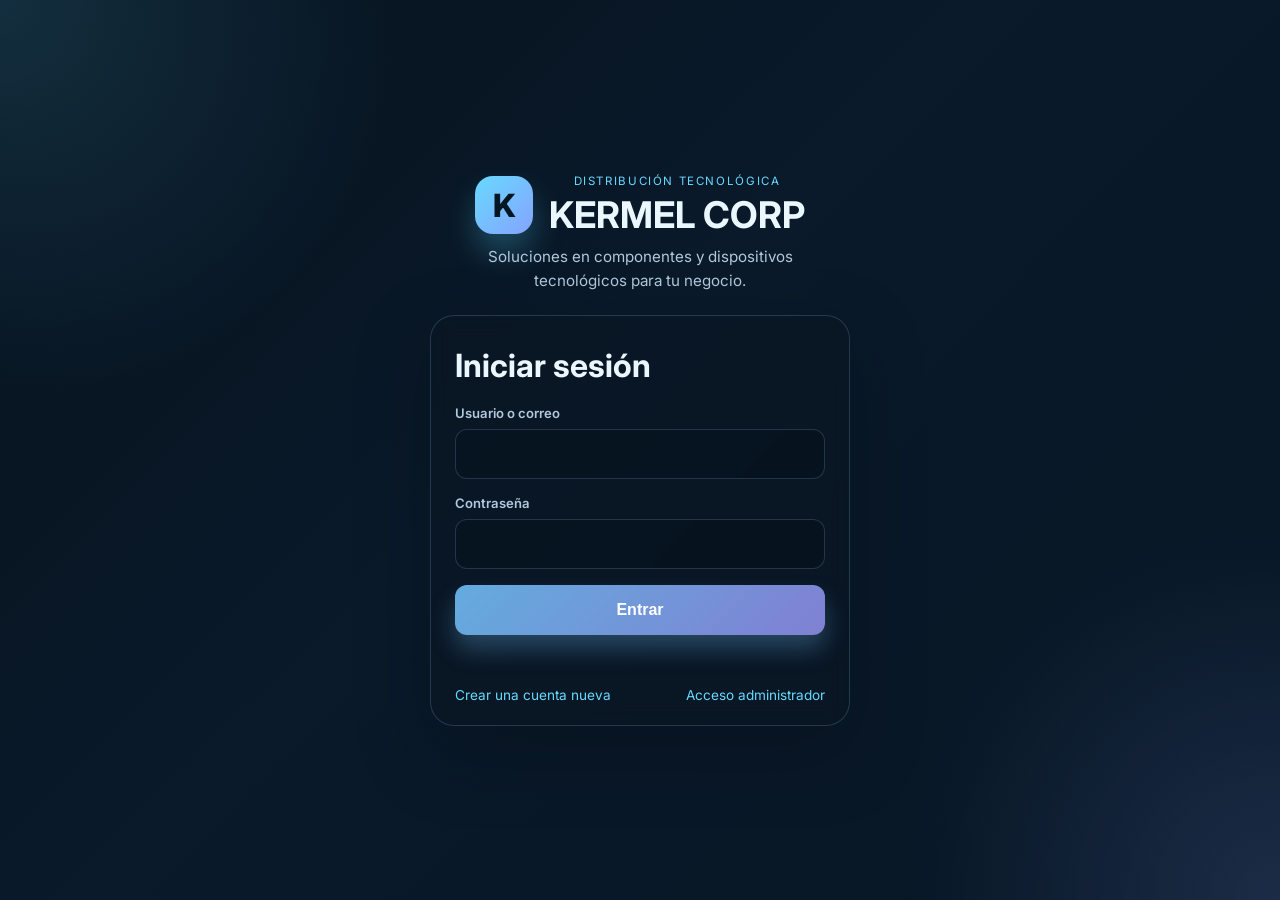
==== frontend/index.html @ b3151811 "organizacion de carpetas y y modificaciones en el backend para una funcionalidad basica" ====
<!DOCTYPE html>
<html lang="es">
  <head>
    <meta charset="UTF-8" />
    <meta name="viewport" content="width=device-width, initial-scale=1.0" />
    <title>KERMEL CORP | Login</title>
    <link rel="preconnect" href="https://fonts.googleapis.com" />
    <link rel="preconnect" href="https://fonts.gstatic.com" crossorigin />
    <link href="https://fonts.googleapis.com/css2?family=Inter:wght@400;500;600;700;800&display=swap" rel="stylesheet" />
    <link rel="stylesheet" href="view/styles.css" />
  </head>
  <body class="auth-body">
    <main class="auth-shell">
      <header class="auth-brand">
        <div class="brand-logo">K</div>
        <div>
          <p class="brand-subtitle">Distribución tecnológica</p>
          <h1>KERMEL CORP</h1>
        </div>
      </header>

      <p class="brand-copy">
        Soluciones en componentes y dispositivos tecnológicos para tu negocio.
      </p>

      <section class="auth-card" aria-label="Inicio de sesión de usuarios">
        <h2>Iniciar sesión</h2>

        <form id="loginForm" novalidate>
          <div class="input-group">
            <label for="username">Usuario o correo</label>
            <input id="username" name="username" type="text" autocomplete="username" />
          </div>

          <div class="input-group">
            <label for="password">Contraseña</label>
            <input id="password" name="password" type="password" autocomplete="current-password" />
          </div>

          <button type="submit" class="primary-btn">Entrar</button>
          <div id="message" class="message" aria-live="polite"></div>
        </form>

        <div class="auth-links">
          <a href="register.html">Crear una cuenta nueva</a>
          <a href="admin.html">Acceso administrador</a>
        </div>
      </section>
    </main>

    <script src="model/UserModel.js"></script>
    <script src="view/AuthView.js"></script>
    <script src="controller/AuthController.js"></script>
    <script src="controller/app.js"></script>
  </body>
</html>
---- frontend/view/styles.css ----
:root {
  --bg: #07131f;
  --bg-soft: #0d2036;
  --panel: rgba(10, 19, 31, 0.68);
  --panel-light: rgba(17, 31, 46, 0.72);
  --primary: #67d9ff;
  --primary-strong: #38b9ea;
  --accent: #86a3ff;
  --text: #eaf7ff;
  --muted: #b0c9de;
  --border: rgba(125, 171, 219, 0.24);
  --success: #73f0b1;
  --error: #ff7d7d;
  --shadow: 0 26px 70px rgba(5, 14, 24, 0.38);
}

* {
  box-sizing: border-box;
}

html, body {
  margin: 0;
  min-height: 100%;
  font-family: "Inter", sans-serif;
  background:
    radial-gradient(circle at top left, rgba(103, 217, 255, 0.18), transparent 26%),
    radial-gradient(circle at bottom right, rgba(134, 163, 255, 0.2), transparent 24%),
    linear-gradient(135deg, #07131f, #0d1e2f 45%, #091827);
  color: var(--text);
}

body {
  position: relative;
  min-height: 100vh;
  display: grid;
  place-items: center;
  padding: 24px;
  overflow: hidden;
}

body::before,
body::after {
  content: "";
  position: absolute;
  inset: 0;
  pointer-events: none;
  z-index: 0;
}

body::before {
  background-image:
    url("https://images.unsplash.com/photo-1518770660439-4636190af475?auto=format&fit=crop&w=1200&q=80"),
    url("https://images.unsplash.com/photo-1516321318423-f06f85e504b3?auto=format&fit=crop&w=1200&q=80"),
    url("https://images.unsplash.com/photo-1526379095098-d400fd0bf935?auto=format&fit=crop&w=1200&q=80"),
    url("https://images.unsplash.com/photo-1550751827-4bd374c3f58b?auto=format&fit=crop&w=1200&q=80");
  background-repeat: no-repeat;
  background-size: 40% 42%, 34% 34%, 42% 38%, 38% 40%;
  background-position: top left, top right, bottom left, bottom right;
  opacity: 0.16;
  filter: saturate(1.1) contrast(1.08) brightness(0.9);
}

body::after {
  background: rgba(5, 15, 24, 0.18);
  backdrop-filter: blur(0.5px);
}

.auth-shell {
  position: relative;
  z-index: 1;
}

.auth-shell {
  width: min(100%, 420px);
  display: flex;
  flex-direction: column;
  align-items: center;
  text-align: center;
}

.auth-brand {
  display: inline-flex;
  align-items: center;
  gap: 16px;
  margin-bottom: 8px;
}

.brand-logo {
  width: 58px;
  height: 58px;
  border-radius: 18px;
  display: grid;
  place-items: center;
  background: linear-gradient(135deg, var(--primary), var(--accent));
  color: #041622;
  font-size: 2rem;
  font-weight: 800;
  box-shadow: 0 18px 30px rgba(76, 201, 240, 0.28);
}

.brand-subtitle {
  margin: 0 0 4px;
  font-size: 0.72rem;
  letter-spacing: 0.14em;
  text-transform: uppercase;
  color: var(--primary);
}

.auth-brand h1 {
  margin: 0;
  font-size: clamp(1.7rem, 3vw, 2.3rem);
}

.brand-copy {
  max-width: 310px;
  margin: 0 0 22px;
  color: var(--muted);
  line-height: 1.6;
  font-size: 0.95rem;
}

.auth-card {
  width: 100%;
  background: rgba(11, 22, 34, 0.54);
  border: 1px solid var(--border);
  border-radius: 24px;
  box-shadow: var(--shadow);
  padding: 30px 24px 22px;
  backdrop-filter: blur(10px);
}

.auth-card h2 {
  margin: 0 0 20px;
  font-size: 2rem;
  text-align: left;
}

#loginForm,
#adminLoginForm,
#registerForm {
  display: flex;
  flex-direction: column;
  gap: 16px;
}

.input-group {
  display: flex;
  flex-direction: column;
  gap: 8px;
  text-align: left;
}

.input-group label {
  font-size: 0.82rem;
  font-weight: 600;
  color: var(--muted);
}

.input-group input {
  width: 100%;
  height: 50px;
  border: 1px solid rgba(131, 176, 224, 0.22);
  border-radius: 12px;
  background: rgba(6, 17, 27, 0.42);
  color: var(--text);
  padding: 0 14px;
  font-size: 1rem;
  outline: none;
  transition: border-color 0.2s ease, box-shadow 0.2s ease;
}

.input-group input::placeholder {
  color: rgba(184, 201, 217, 0.72);
}

.input-group input:focus {
  border-color: rgba(76, 201, 240, 0.8);
  box-shadow: 0 0 0 4px rgba(76, 201, 240, 0.12);
}

.primary-btn {
  border: none;
  border-radius: 12px;
  height: 50px;
  background: linear-gradient(135deg, rgba(116, 199, 255, 0.85), rgba(159, 155, 255, 0.8));
  color: #ffffff;
  font-weight: 800;
  font-size: 1rem;
  cursor: pointer;
  transition: transform 0.2s ease, box-shadow 0.2s ease;
  box-shadow: 0 14px 24px rgba(116, 199, 255, 0.28);
}

.primary-btn:hover {
  transform: translateY(-1px);
}

.message {
  min-height: 18px;
  font-size: 0.88rem;
  font-weight: 600;
  text-align: left;
}

.message.error {
  color: var(--error);
}

.message.success {
  color: var(--success);
}

.auth-links {
  display: flex;
  justify-content: space-between;
  gap: 12px;
  flex-wrap: wrap;
  margin-top: 18px;
}

.auth-links a {
  color: var(--primary);
  text-decoration: none;
  font-size: 0.85rem;
}

@media (max-width: 480px) {
  body {
    padding: 18px;
  }

  .auth-card {
    padding: 22px 18px 18px;
  }

  .auth-brand {
    gap: 12px;
  }

  .auth-links {
    flex-direction: column;
    align-items: flex-start;
  }
}
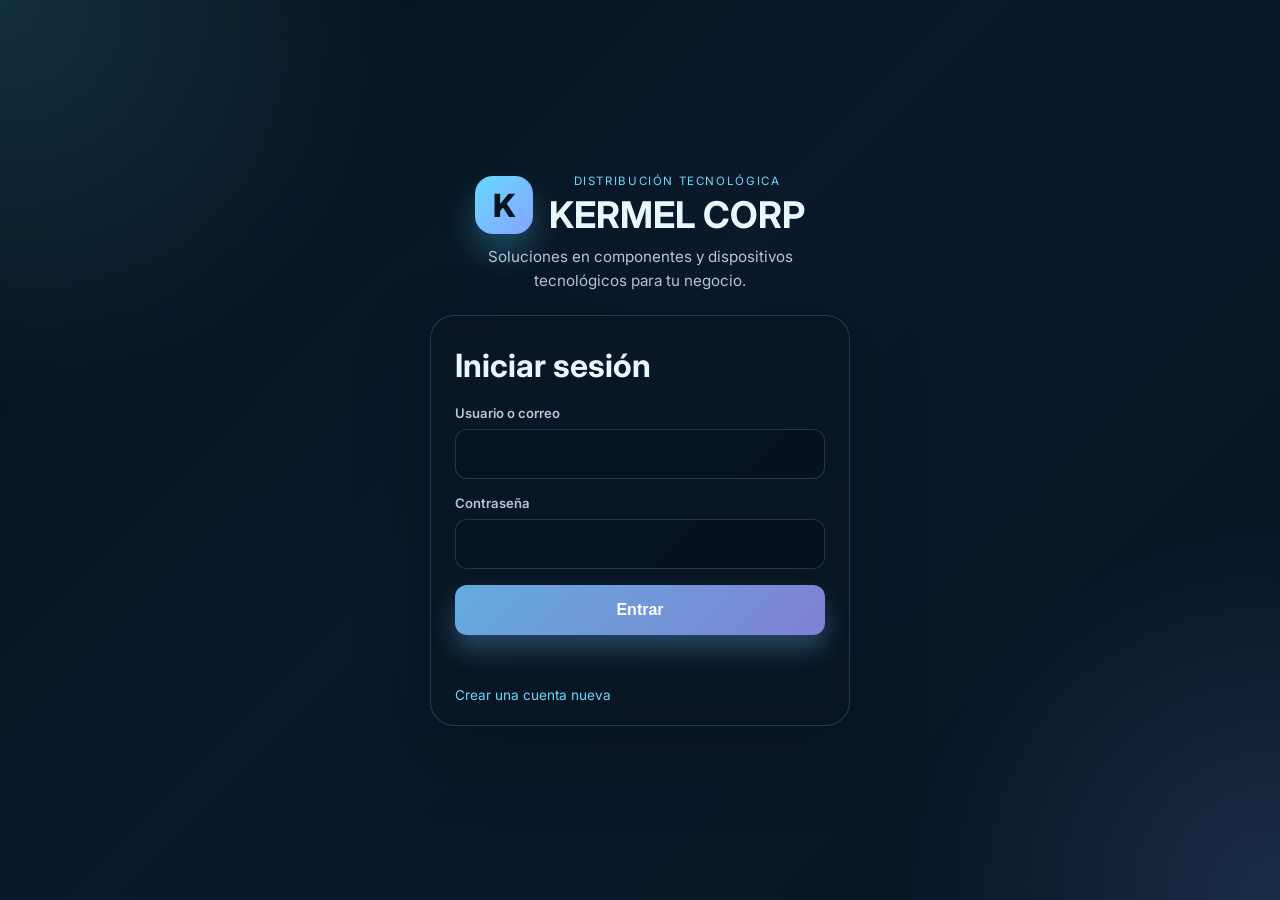
==== commit 7fa3bdee: "Mejoras en el frontend, integración frontend-backend y documentación" ====
--- a/frontend/index.html
+++ b/frontend/index.html
@@ -7,7 +7,7 @@
     <link rel="preconnect" href="https://fonts.googleapis.com" />
     <link rel="preconnect" href="https://fonts.gstatic.com" crossorigin />
     <link href="https://fonts.googleapis.com/css2?family=Inter:wght@400;500;600;700;800&display=swap" rel="stylesheet" />
-    <link rel="stylesheet" href="view/styles.css" />
+    <link rel="stylesheet" href="view/styles.css?v=2" />
   </head>
   <body class="auth-body">
     <main class="auth-shell">
@@ -29,12 +29,12 @@
         <form id="loginForm" novalidate>
           <div class="input-group">
             <label for="username">Usuario o correo</label>
-            <input id="username" name="username" type="text" autocomplete="username" />
+            <input id="username" name="username" type="text" autocomplete="username" maxlength="254" required />
           </div>
 
           <div class="input-group">
             <label for="password">Contraseña</label>
-            <input id="password" name="password" type="password" autocomplete="current-password" />
+            <input id="password" name="password" type="password" autocomplete="current-password" maxlength="128" required />
           </div>
 
           <button type="submit" class="primary-btn">Entrar</button>
@@ -43,14 +43,14 @@
 
         <div class="auth-links">
           <a href="register.html">Crear una cuenta nueva</a>
-          <a href="admin.html">Acceso administrador</a>
         </div>
       </section>
     </main>
 
+    <script src="controller/api-config.js?v=4"></script>
     <script src="model/UserModel.js"></script>
-    <script src="view/AuthView.js"></script>
-    <script src="controller/AuthController.js"></script>
+    <script src="view/AuthView.js?v=2"></script>
+    <script src="controller/AuthController.js?v=2"></script>
     <script src="controller/app.js"></script>
   </body>
 </html>
--- a/frontend/view/styles.css
+++ b/frontend/view/styles.css
@@ -32,10 +32,13 @@
 body {
   position: relative;
   min-height: 100vh;
+  min-height: 100svh;
   display: grid;
-  place-items: center;
+  align-content: safe center;
+  justify-items: center;
   padding: 24px;
-  overflow: hidden;
+  overflow-x: hidden;
+  overflow-y: auto;
 }
 
 body::before,
@@ -195,6 +198,19 @@
   transform: translateY(-1px);
 }
 
+.primary-btn:disabled {
+  cursor: wait;
+  opacity: 0.72;
+  transform: none;
+}
+
+.input-group input:focus-visible,
+.primary-btn:focus-visible,
+.auth-links a:focus-visible {
+  outline: 2px solid var(--primary);
+  outline-offset: 3px;
+}
+
 .message {
   min-height: 18px;
   font-size: 0.88rem;
